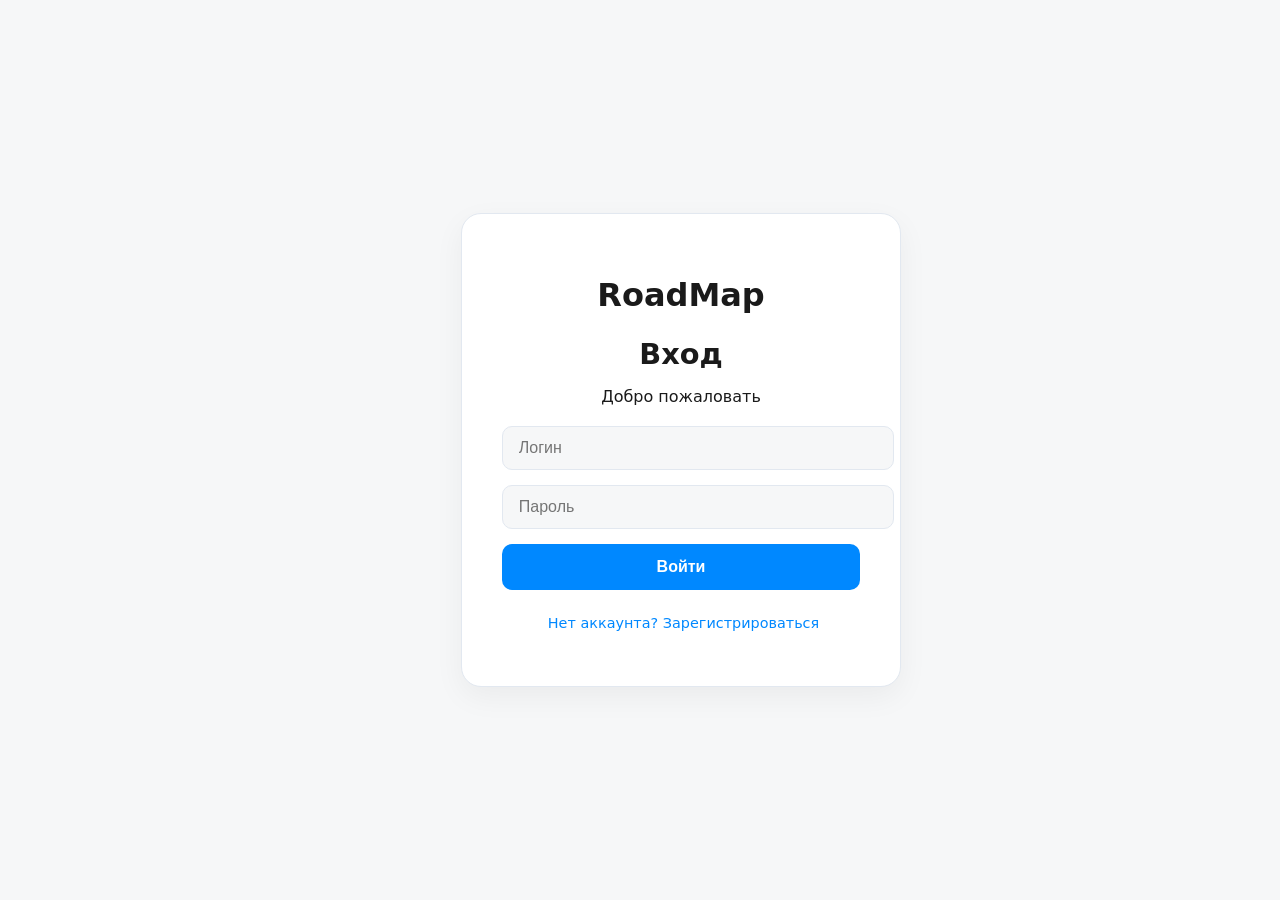
==== frontend/auth_page/auth.html @ 8acef167 "фронт база" ====
<!DOCTYPE html>
<html lang="ru">
<head>
    <meta charset="UTF-8">
    <meta name="viewport" content="width=device-width, initial-scale=1.0">
    <title>RoadMap | Авторизация</title>
    <link rel="stylesheet" href="style.css">
    <link rel="stylesheet" href="auth-style.css"> </head>
<body class="auth-page">
<div class="main-wrapper">
    <div class="auth-card">
        <h1 class="gradient-text" style="font-size: 2rem; margin-bottom: 10px;">RoadMap</h1>
        <h2 id="auth-title">Вход</h2>
        <p class="subtitle" style="margin-bottom: 20px;">Добро пожаловать</p>

        <div class="auth-form">
            <input type="text" id="username" placeholder="Логин" class="auth-input">
            <input type="password" id="password" placeholder="Пароль" class="auth-input">
            <button id="btnAuth" class="btn-primary" onclick="handleAuth()">Войти</button>

            <p class="auth-toggle" onclick="toggleAuthMode()" id="toggle-text">
                Нет аккаунта? Зарегистрироваться
            </p>
        </div>
    </div>
</div>
<script src="auth-logic.js"></script>
<script>
    // Код для автоматического применения темы из localStorage
    const currentTheme = localStorage.getItem('theme') || 'light';
    document.documentElement.setAttribute('data-theme', currentTheme);
</script>
</body>
</html>
---- frontend/auth_page/auth-style.css ----
:root {
    --primary: #0088ff;
    --bg: #f6f7f8;
    --card-bg: #ffffff;
    --text: #1a1a1a;
    --text-dim: #64748b;
    --border: #e2e8f0;
}

[data-theme="dark"] {
    --primary: #38bdf8;
    --bg: #0f172a;
    --card-bg: #1e293b;
    --text: #f8fafc;
    --text-dim: #94a3b8;
    --border: #334155;
}

body {
    background-color: var(--bg);
    color: var(--text);
    font-family: 'Inter', system-ui, sans-serif;
    margin: 0;
    display: flex;
    justify-content: center;
    align-items: center;
    height: 100vh;
    transition: background 0.3s ease;
}

.auth-card {
    background: var(--card-bg);
    padding: 40px;
    border-radius: 20px;
    box-shadow: 0 10px 25px rgba(0, 0, 0, 0.05);
    border: 1px solid var(--border);
    width: 100%;
    max-width: 400px;
    text-align: center;
    transition: transform 0.3s ease;
}

.auth-card h2 {
    margin-bottom: 10px;
    font-size: 1.8rem;
    font-weight: 700;
}

.auth-subtitle {
    color: var(--text-dim);
    font-size: 0.9rem;
    margin-bottom: 30px;
}

.input-group {
    display: flex;
    flex-direction: column;
    gap: 15px;
    margin-bottom: 25px;
}

.input-group input {
    padding: 14px 16px;
    border-radius: 12px;
    border: 1px solid var(--border);
    background: var(--bg);
    color: var(--text);
    font-size: 1rem;
    outline: none;
    transition: border-color 0.2s;
}

.input-group input:focus {
    border-color: var(--primary);
}

.btn-auth {
    background: var(--primary);
    color: white;
    border: none;
    padding: 14px;
    border-radius: 12px;
    font-size: 1rem;
    font-weight: 600;
    cursor: pointer;
    transition: opacity 0.2s, transform 0.1s;
}

.btn-auth:hover {
    opacity: 0.9;
}

.btn-auth:active {
    transform: scale(0.98);
}

.auth-footer {
    margin-top: 20px;
    font-size: 0.9rem;
    color: var(--text-dim);
}

.auth-toggle {
    color: var(--primary);
    cursor: pointer;
    font-weight: 600;
    text-decoration: none;
    margin-left: 5px;
}

.auth-toggle:hover {
    text-decoration: underline;
}

/* Стили специально для страницы авторизации */

.auth-page {
    /* Перебиваем grid из основного body, чтобы форма была по центру */
    display: flex !important;
    justify-content: center;
    align-items: center;
    height: 100vh;
}

.auth-card {
    background: var(--card-bg);
    padding: 40px;
    border-radius: 20px;
    border: 1px solid var(--border);
    box-shadow: 0 10px 30px rgba(0, 0, 0, 0.05);
    width: 100%;
    max-width: 400px;
    text-align: center;
    animation: fadeIn 0.5s ease;
}

.auth-form {
    display: flex;
    flex-direction: column;
    gap: 15px;
}

.auth-input {
    width: 100%;
    padding: 12px 16px;
    border-radius: 10px;
    border: 1px solid var(--border);
    background: var(--bg);
    color: var(--text);
    font-size: 1rem;
    outline: none;
    transition: border-color 0.2s;
}

.auth-input:focus {
    border-color: var(--primary);
}

.btn-primary {
    background: var(--primary);
    color: white;
    border: none;
    padding: 14px;
    border-radius: 10px;
    font-size: 1rem;
    font-weight: 600;
    cursor: pointer;
    transition: transform 0.1s, opacity 0.2s;
}

.btn-primary:hover {
    opacity: 0.9;
}

.btn-primary:active {
    transform: scale(0.98);
}

.auth-toggle {
    margin-top: 10px;
    cursor: pointer;
    font-size: 0.9em;
    color: var(--primary);
    font-weight: 500;
}

.auth-toggle:hover {
    text-decoration: underline;
}

@keyframes fadeIn {
    from { opacity: 0; transform: translateY(10px); }
    to { opacity: 1; transform: translateY(0); }
}
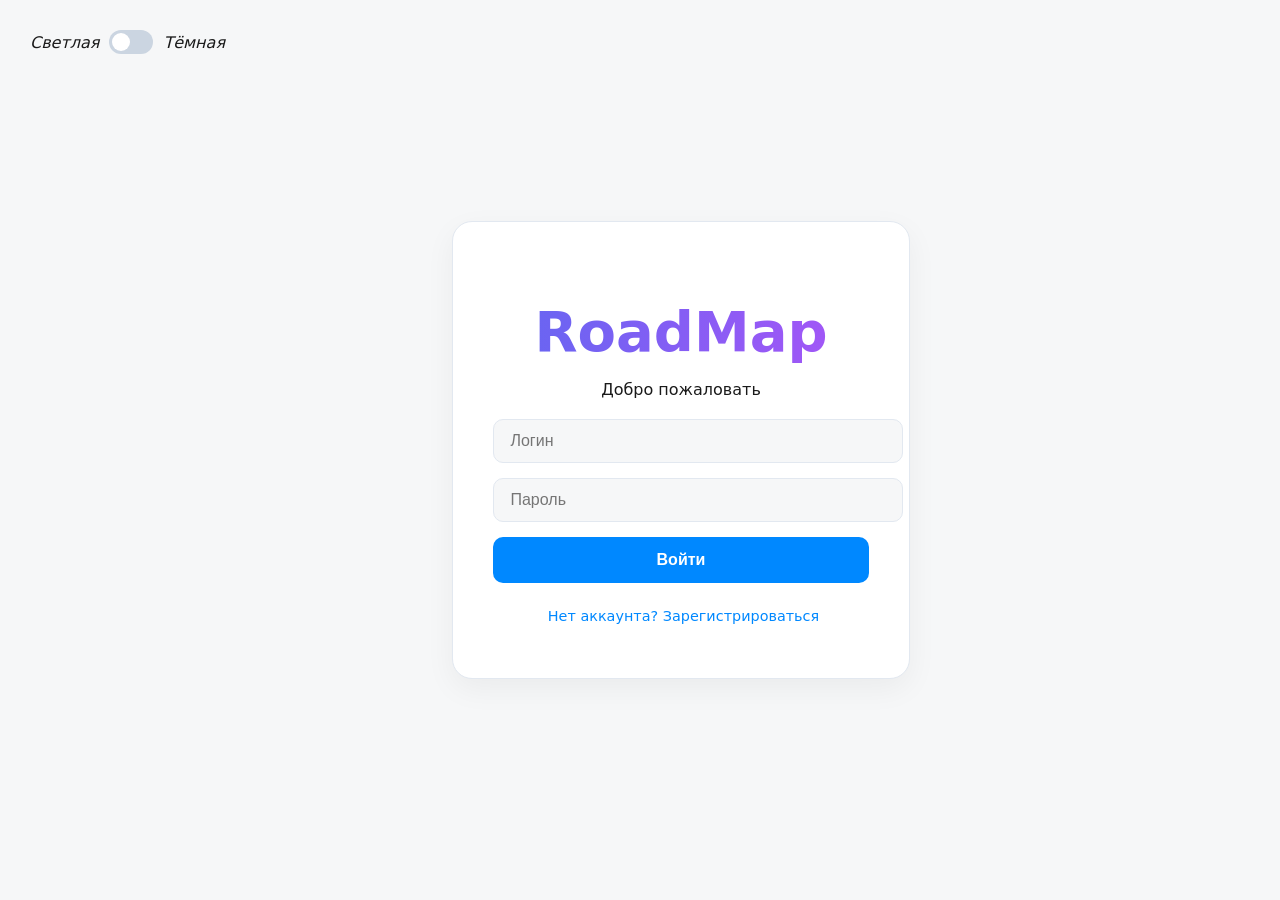
==== commit b5e8c852: "светлая и темная тема для авторизации" ====
--- a/frontend/auth_page/auth.html
+++ b/frontend/auth_page/auth.html
@@ -5,12 +5,24 @@
     <meta name="viewport" content="width=device-width, initial-scale=1.0">
     <title>RoadMap | Авторизация</title>
     <link rel="stylesheet" href="style.css">
-    <link rel="stylesheet" href="auth-style.css"> </head>
+    <link rel="stylesheet" href="auth-style.css">
+</head>
 <body class="auth-page">
+
 <div class="main-wrapper">
+    <div class="theme-switch-wrapper">
+        <em class="theme-text-dark">Светлая</em>
+        <label class="theme-switch" for="checkbox">
+            <input type="checkbox" id="checkbox"/>
+            <div class="slider round"></div>
+        </label>
+        <em class="theme-text-light">Тёмная</em>
+    </div>
+
     <div class="auth-card">
-        <h1 class="gradient-text" style="font-size: 2rem; margin-bottom: 10px;">RoadMap</h1>
-        <h2 id="auth-title">Вход</h2>
+        <header>
+            <h1 class="gradient-text">RoadMap</h1>
+        </header>
         <p class="subtitle" style="margin-bottom: 20px;">Добро пожаловать</p>
 
         <div class="auth-form">
@@ -26,7 +38,6 @@
 </div>
 <script src="auth-logic.js"></script>
 <script>
-    // Код для автоматического применения темы из localStorage
     const currentTheme = localStorage.getItem('theme') || 'light';
     document.documentElement.setAttribute('data-theme', currentTheme);
 </script>
--- a/frontend/auth_page/auth-style.css
+++ b/frontend/auth_page/auth-style.css
@@ -40,6 +40,15 @@
     transition: transform 0.3s ease;
 }
 
+.gradient-text {
+    font-size: 3.5rem;
+    font-weight: 800;
+    background: linear-gradient(90deg, #6366f1, #a855f7);
+    -webkit-background-clip: text;
+    -webkit-text-fill-color: transparent;
+    margin-bottom: 10px;
+}
+
 .auth-card h2 {
     margin-bottom: 10px;
     font-size: 1.8rem;
@@ -112,10 +121,7 @@
     text-decoration: underline;
 }
 
-/* Стили специально для страницы авторизации */
-
 .auth-page {
-    /* Перебиваем grid из основного body, чтобы форма была по центру */
     display: flex !important;
     justify-content: center;
     align-items: center;
@@ -191,4 +197,57 @@
 @keyframes fadeIn {
     from { opacity: 0; transform: translateY(10px); }
     to { opacity: 1; transform: translateY(0); }
+}
+
+.theme-switch-wrapper {
+    position: absolute;
+    top: 30px;
+    left: 30px;
+    display: flex;
+    align-items: center;
+    gap: 10px;
+    z-index: 10;
+}
+
+.theme-switch {
+    position: relative;
+    display: inline-block;
+    width: 44px;
+    height: 24px;
+}
+
+.theme-switch input {
+    display: none;
+}
+
+.slider {
+    position: absolute;
+    cursor: pointer;
+    top: 0;
+    left: 0;
+    right: 0;
+    bottom: 0;
+    background-color: #cbd5e1;
+    border-radius: 34px;
+    transition: .4s;
+}
+
+.slider:before {
+    position: absolute;
+    content: "";
+    height: 18px;
+    width: 18px;
+    left: 3px;
+    bottom: 3px;
+    background-color: white;
+    border-radius: 50%;
+    transition: .4s;
+}
+
+input:checked + .slider {
+    background-color: var(--primary);
+}
+
+input:checked + .slider:before {
+    transform: translateX(20px);
 }
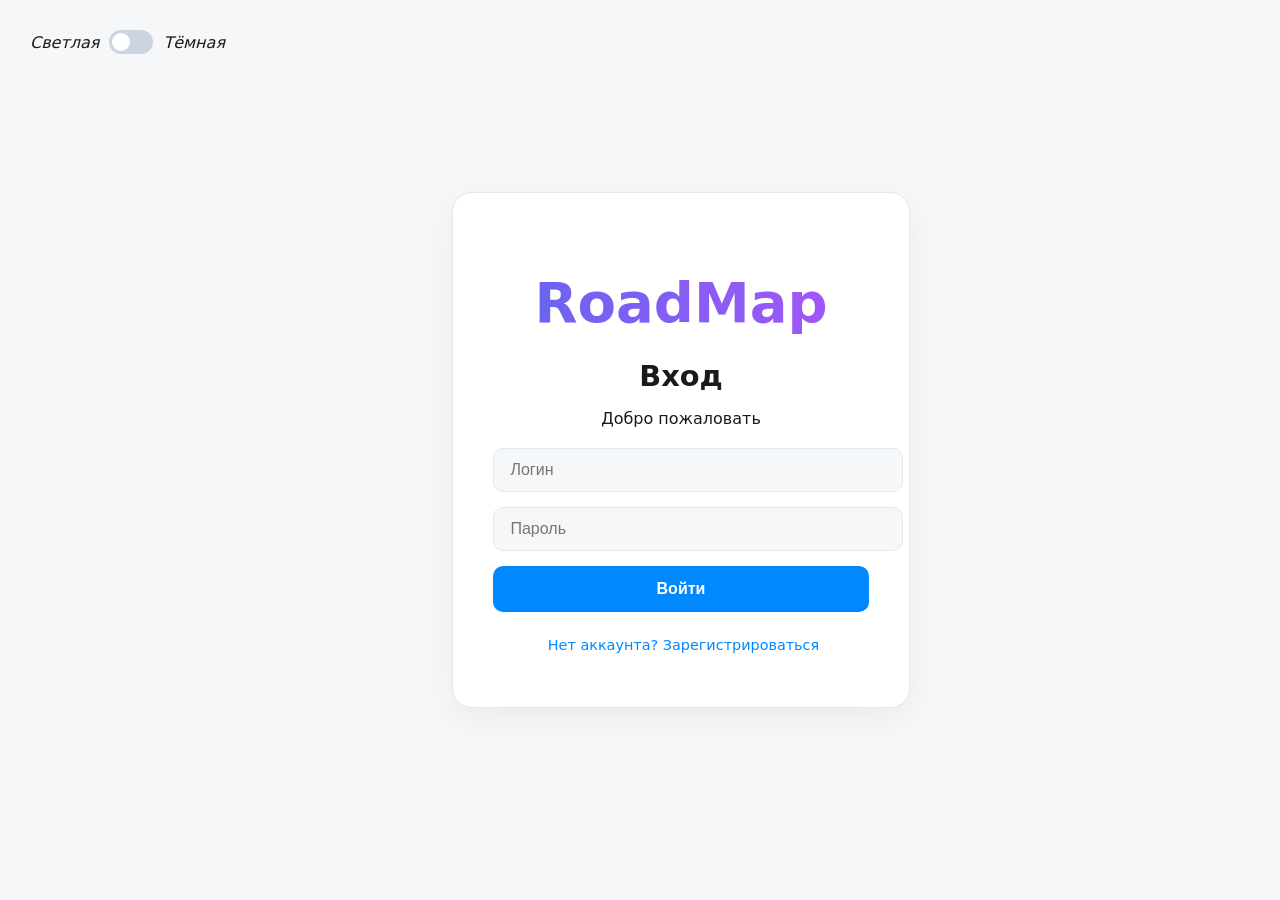
==== commit 31f3abd7: "снизу написано имя пользователя" ====
--- a/frontend/auth_page/auth.html
+++ b/frontend/auth_page/auth.html
@@ -23,6 +23,7 @@
         <header>
             <h1 class="gradient-text">RoadMap</h1>
         </header>
+        <h2 id="auth-title">Вход</h2>
         <p class="subtitle" style="margin-bottom: 20px;">Добро пожаловать</p>
 
         <div class="auth-form">
@@ -36,10 +37,24 @@
         </div>
     </div>
 </div>
+
 <script src="auth-logic.js"></script>
+
 <script>
+    // 1. Инициализация темы при загрузке
+    const toggleSwitch = document.querySelector('#checkbox');
     const currentTheme = localStorage.getItem('theme') || 'light';
+
     document.documentElement.setAttribute('data-theme', currentTheme);
+
+    if (toggleSwitch) {
+        toggleSwitch.checked = currentTheme === 'dark';
+        toggleSwitch.addEventListener('change', (e) => {
+            const theme = e.target.checked ? 'dark' : 'light';
+            document.documentElement.setAttribute('data-theme', theme);
+            localStorage.setItem('theme', theme);
+        });
+    }
 </script>
 </body>
 </html>
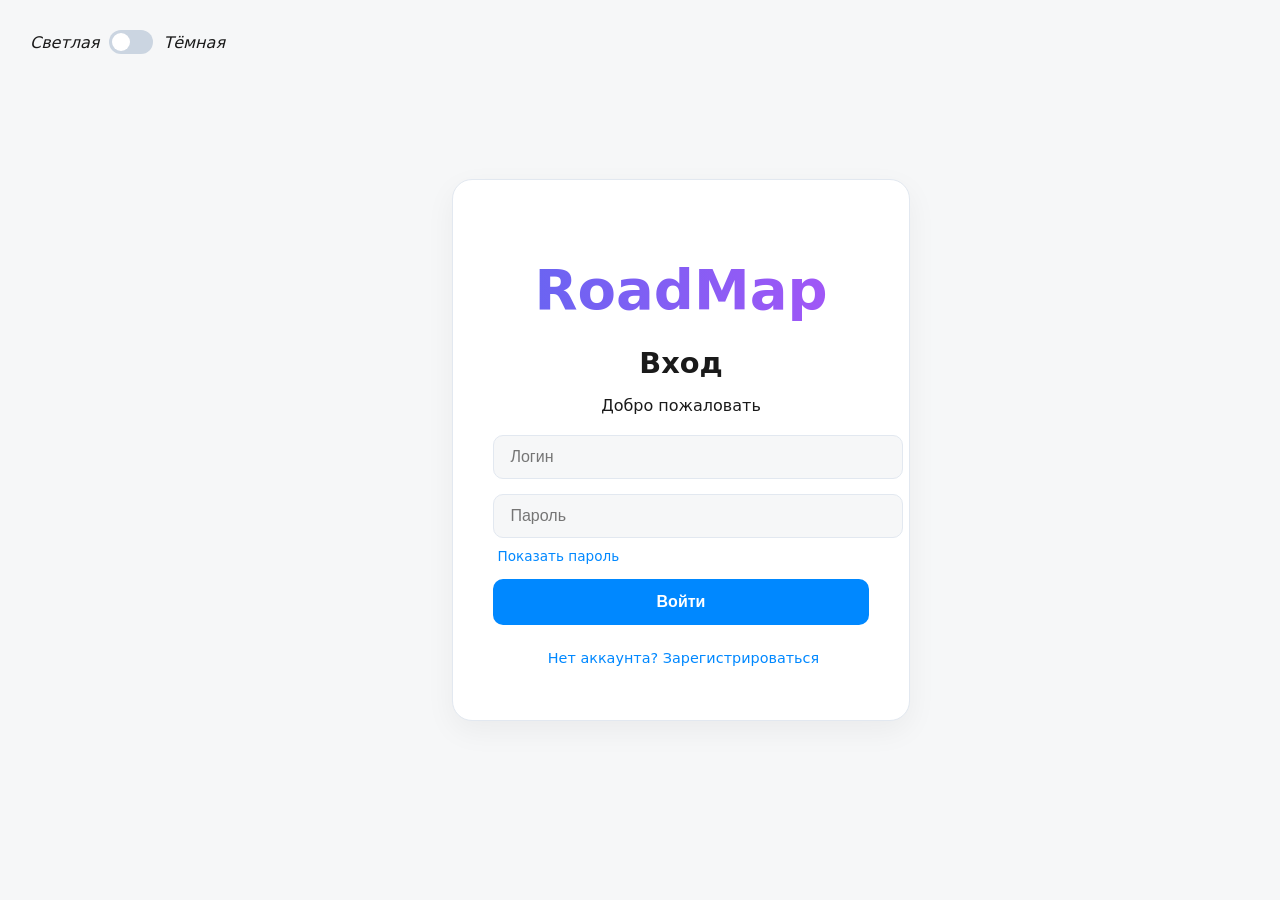
==== commit 103bf405: "скрыть и показать пароль" ====
--- a/frontend/auth_page/auth.html
+++ b/frontend/auth_page/auth.html
@@ -26,11 +26,16 @@
         <h2 id="auth-title">Вход</h2>
         <p class="subtitle" style="margin-bottom: 20px;">Добро пожаловать</p>
 
+
         <div class="auth-form">
             <input type="text" id="username" placeholder="Логин" class="auth-input">
-            <input type="password" id="password" placeholder="Пароль" class="auth-input">
+
+            <div class="password-wrapper">
+                <input type="password" id="password" placeholder="Пароль" class="auth-input">
+                <span id="togglePassword" class="password-toggle">Показать пароль</span>
+            </div>
+
             <button id="btnAuth" class="btn-primary" onclick="handleAuth()">Войти</button>
-
             <p class="auth-toggle" onclick="toggleAuthMode()" id="toggle-text">
                 Нет аккаунта? Зарегистрироваться
             </p>
@@ -41,7 +46,6 @@
 <script src="auth-logic.js"></script>
 
 <script>
-    // 1. Инициализация темы при загрузке
     const toggleSwitch = document.querySelector('#checkbox');
     const currentTheme = localStorage.getItem('theme') || 'light';
 
--- a/frontend/auth_page/auth-style.css
+++ b/frontend/auth_page/auth-style.css
@@ -250,4 +250,33 @@
 
 input:checked + .slider:before {
     transform: translateX(20px);
+}
+
+.password-wrapper {
+    display: flex;
+    flex-direction: column;
+    align-items: flex-start;
+    width: 100%;
+    gap: 8px;
+}
+
+.password-toggle {
+    font-size: 0.85rem;
+    color: var(--primary);
+    cursor: pointer;
+    user-select: none;
+    font-weight: 500;
+    transition: opacity 0.2s;
+    margin-top: 2px;
+    margin-left: 4px;
+}
+
+.password-toggle:hover {
+    text-decoration: underline;
+    opacity: 0.8;
+}
+
+.password-wrapper .auth-input {
+    width: 100%;
+    margin-bottom: 0 !important;
 }
